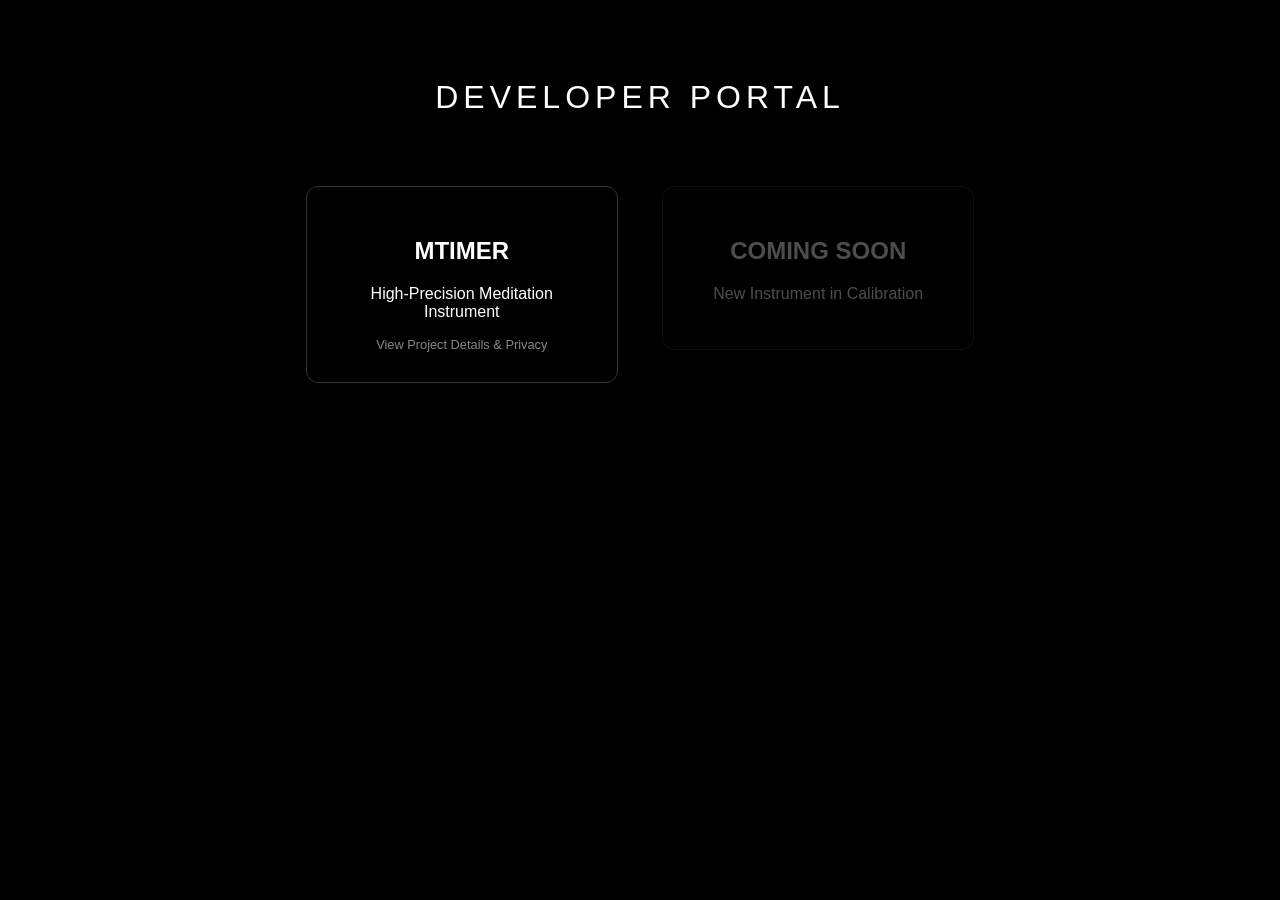
==== index.html @ 1bba729e "adding new file and updating the index." ====
<!DOCTYPE html>
<html lang="en">
<head>
    <meta charset="UTF-8">
    <meta name="viewport" content="width=device-width, initial-scale=1.0">
    <title>Your Studio Name - Apps</title>
    <style>
        body { font-family: 'Inter', sans-serif; background: #000; color: #fff; text-align: center; padding: 50px; }
        .container { max-width: 900px; margin: auto; }
        .app-card { border: 1px solid #333; padding: 30px; margin: 20px; display: inline-block; width: 250px; vertical-align: top; border-radius: 12px; transition: 0.3s; text-decoration: none; color: inherit; }
        .app-card:hover { border-color: #666; background: #111; }
        h1 { font-weight: 200; letter-spacing: 5px; margin-bottom: 50px; }
        .privacy-link { color: #888; font-size: 0.8rem; margin-top: 10px; display: block; }
    </style>
</head>
<body>
    <div class="container">
        <h1>DEVELOPER PORTAL</h1>
        
        <!-- MTimer Project -->
        <a href="mtimer/index.html" class="app-card">
            <h2>MTIMER</h2>
            <p>High-Precision Meditation Instrument</p>
            <span class="privacy-link">View Project Details & Privacy</span>
        </a>

        <!-- Placeholder for Future Projects -->
        <div class="app-card" style="opacity: 0.3;">
            <h2>COMING SOON</h2>
            <p>New Instrument in Calibration</p>
        </div>
    </div>
</body>
</html>
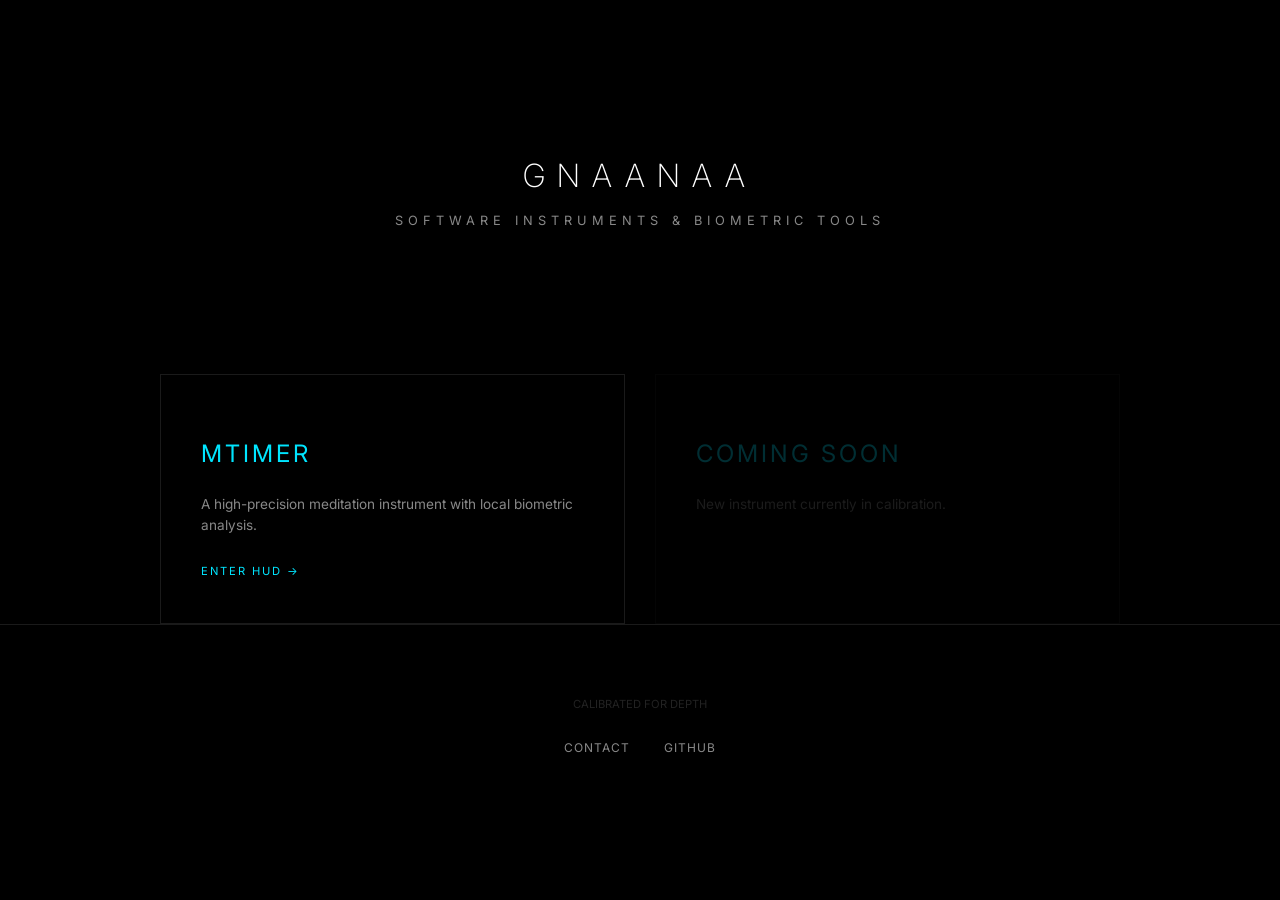
==== commit 4ed65ed3: "updating files. adding images and css." ====
--- a/index.html
+++ b/index.html
@@ -3,32 +3,40 @@
 <head>
     <meta charset="UTF-8">
     <meta name="viewport" content="width=device-width, initial-scale=1.0">
-    <title>Your Studio Name - Apps</title>
-    <style>
-        body { font-family: 'Inter', sans-serif; background: #000; color: #fff; text-align: center; padding: 50px; }
-        .container { max-width: 900px; margin: auto; }
-        .app-card { border: 1px solid #333; padding: 30px; margin: 20px; display: inline-block; width: 250px; vertical-align: top; border-radius: 12px; transition: 0.3s; text-decoration: none; color: inherit; }
-        .app-card:hover { border-color: #666; background: #111; }
-        h1 { font-weight: 200; letter-spacing: 5px; margin-bottom: 50px; }
-        .privacy-link { color: #888; font-size: 0.8rem; margin-top: 10px; display: block; }
-    </style>
+    <title>gnaanaa | Software Instruments</title>
+    <link rel="stylesheet" href="assets/css/portal.css">
 </head>
 <body>
-    <div class="container">
-        <h1>DEVELOPER PORTAL</h1>
-        
-        <!-- MTimer Project -->
-        <a href="mtimer/index.html" class="app-card">
-            <h2>MTIMER</h2>
-            <p>High-Precision Meditation Instrument</p>
-            <span class="privacy-link">View Project Details & Privacy</span>
-        </a>
 
-        <!-- Placeholder for Future Projects -->
-        <div class="app-card" style="opacity: 0.3;">
-            <h2>COMING SOON</h2>
-            <p>New Instrument in Calibration</p>
+    <header style="padding: 150px 20px 80px; text-align: center;">
+        <h1>GNAANAA</h1>
+        <p style="letter-spacing: 5px; color: var(--text-dim); font-size: 0.8rem; margin-top: 10px;">SOFTWARE INSTRUMENTS & BIOMETRIC TOOLS</p>
+    </header>
+
+    <main class="container">
+        <div class="app-grid">
+            
+            <!-- MTimer Entry -->
+            <a href="mtimer/index.html" class="app-card">
+                <h2>MTIMER</h2>
+                <p>A high-precision meditation instrument with local biometric analysis.</p>
+                <span style="color: var(--primary); font-size: 0.7rem; letter-spacing: 2px;">ENTER HUD &rarr;</span>
+            </a>
+
+            <!-- Future Project Slot -->
+            <div class="app-card" style="opacity: 0.2; cursor: default;">
+                <h2>COMING SOON</h2>
+                <p>New instrument currently in calibration.</p>
+            </div>
+
         </div>
-    </div>
+    </main>
+
+    <footer>
+        <p style="color: #222; font-size: 0.7rem; margin-bottom: 20px;">CALIBRATED FOR DEPTH</p>
+        <a href="mailto:gnaanaa@gmail.com">CONTACT</a>
+        <a href="https://github.com/gnaanaa">GITHUB</a>
+    </footer>
+
 </body>
 </html>
--- a/assets/css/portal.css
+++ b/assets/css/portal.css
@@ -0,0 +1,94 @@
+@import url('https://fonts.googleapis.com/css2?family=Inter:wght@200;400;600&display=swap');
+
+:root {
+    --primary: #00e5ff; /* MTimer Cyan */
+    --bg: #000000;
+    --text-main: #ffffff;
+    --text-dim: #888888;
+    --border: rgba(255,255,255,0.1);
+    --font-main: 'Inter', sans-serif;
+}
+
+body {
+    font-family: var(--font-main);
+    background-color: var(--bg);
+    color: var(--text-main);
+    margin: 0;
+    line-height: 1.6;
+    display: flex;
+    flex-direction: column;
+    align-items: center;
+}
+
+/* Typography */
+h1 { font-weight: 200; letter-spacing: 12px; text-transform: uppercase; margin: 0; }
+h2 { font-weight: 400; letter-spacing: 3px; color: var(--primary); text-transform: uppercase; }
+p { color: #ccc; font-size: 1rem; }
+
+/* Layout Components */
+.container { max-width: 1000px; width: 100%; padding: 0 20px; box-sizing: border-box; }
+
+.section { padding: 80px 0; border-top: 1px solid var(--border); width: 100%; }
+.section:first-of-type { border-top: none; }
+
+/* Reusable Button */
+.btn-instrument {
+    display: inline-block;
+    padding: 12px 35px;
+    border: 1px solid #fff;
+    color: #fff;
+    text-decoration: none;
+    font-size: 0.8rem;
+    letter-spacing: 3px;
+    transition: 0.3s cubic-bezier(0.4, 0, 0.2, 1);
+    text-transform: uppercase;
+}
+
+.btn-instrument:hover {
+    background: #fff;
+    color: #000;
+}
+
+/* App Cards (For main portal) */
+.app-grid {
+    display: grid;
+    grid-template-columns: repeat(auto-fit, minmax(300px, 1fr));
+    gap: 30px;
+    margin-top: 50px;
+}
+
+.app-card {
+    border: 1px solid var(--border);
+    padding: 40px;
+    text-decoration: none;
+    color: inherit;
+    transition: 0.3s;
+    text-align: left;
+}
+
+.app-card:hover { border-color: var(--text-dim); background: #050505; }
+.app-card h3 { margin: 0; letter-spacing: 4px; font-weight: 400; }
+.app-card p { font-size: 0.85rem; color: var(--text-dim); margin: 10px 0 20px; }
+
+/* Footer */
+footer {
+    padding: 60px 20px;
+    border-top: 1px solid var(--border);
+    width: 100%;
+    text-align: center;
+    box-sizing: border-box;
+}
+
+footer a {
+    color: var(--text-dim);
+    text-decoration: none;
+    font-size: 0.75rem;
+    margin: 0 15px;
+    letter-spacing: 1px;
+}
+
+footer a:hover { color: #fff; }
+
+@media (max-width: 768px) {
+    h1 { font-size: 2rem; letter-spacing: 6px; }
+}
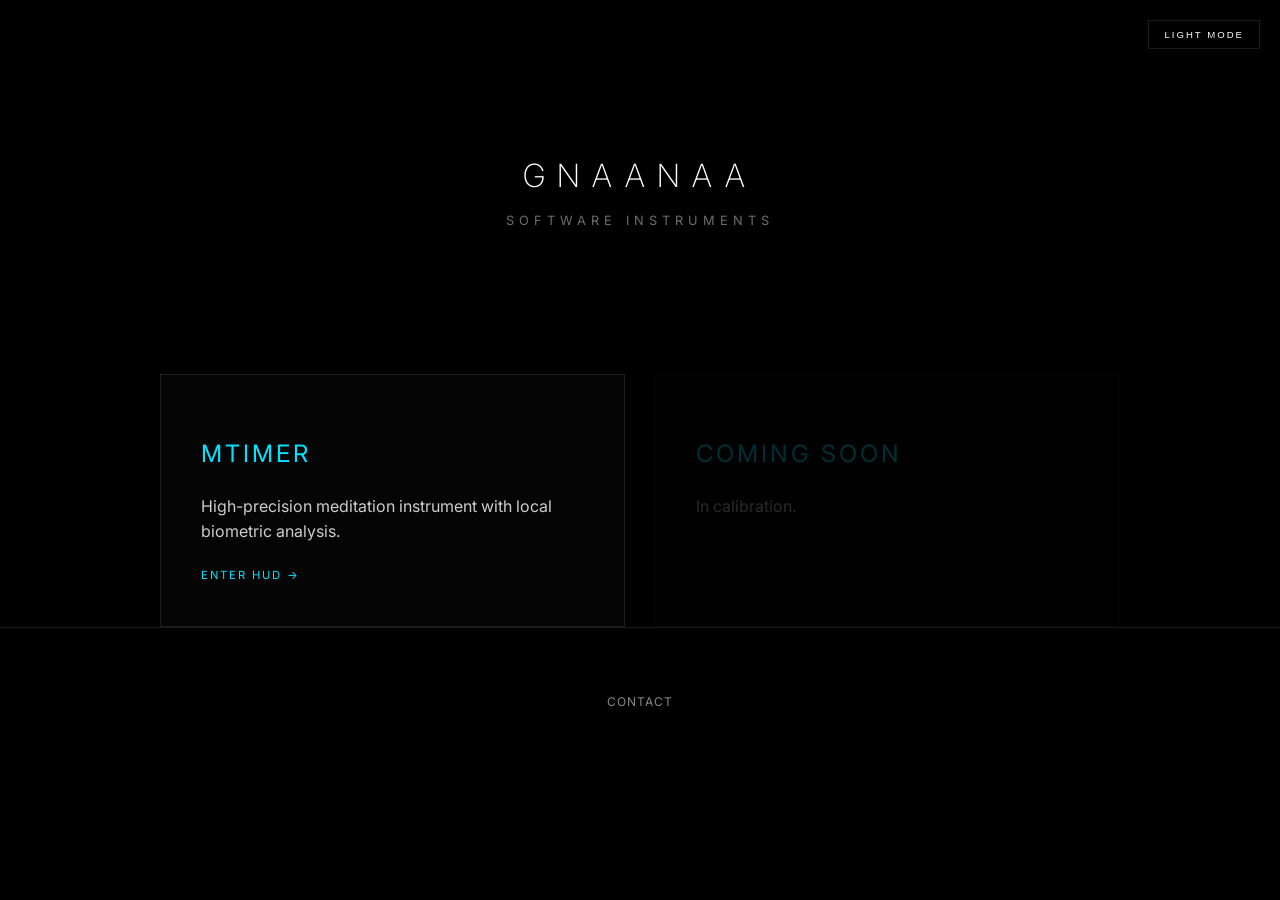
==== commit 92819eb6: "updating pages to include new sections and styling." ====
--- a/index.html
+++ b/index.html
@@ -2,41 +2,39 @@
 <html lang="en">
 <head>
     <meta charset="UTF-8">
-    <meta name="viewport" content="width=device-width, initial-scale=1.0">
     <title>gnaanaa | Software Instruments</title>
     <link rel="stylesheet" href="assets/css/portal.css">
 </head>
 <body>
-
+    <button id="themeToggle" class="theme-toggle">LIGHT MODE</button>
     <header style="padding: 150px 20px 80px; text-align: center;">
         <h1>GNAANAA</h1>
-        <p style="letter-spacing: 5px; color: var(--text-dim); font-size: 0.8rem; margin-top: 10px;">SOFTWARE INSTRUMENTS & BIOMETRIC TOOLS</p>
+        <p style="letter-spacing: 5px; color: var(--text-dim); font-size: 0.8rem; margin-top: 10px;">SOFTWARE INSTRUMENTS</p>
     </header>
-
     <main class="container">
         <div class="app-grid">
-            
-            <!-- MTimer Entry -->
             <a href="mtimer/index.html" class="app-card">
                 <h2>MTIMER</h2>
-                <p>A high-precision meditation instrument with local biometric analysis.</p>
+                <p>High-precision meditation instrument with local biometric analysis.</p>
                 <span style="color: var(--primary); font-size: 0.7rem; letter-spacing: 2px;">ENTER HUD &rarr;</span>
             </a>
-
-            <!-- Future Project Slot -->
-            <div class="app-card" style="opacity: 0.2; cursor: default;">
-                <h2>COMING SOON</h2>
-                <p>New instrument currently in calibration.</p>
-            </div>
-
+            <div class="app-card" style="opacity: 0.2;"><h2>COMING SOON</h2><p>In calibration.</p></div>
         </div>
     </main>
-
-    <footer>
-        <p style="color: #222; font-size: 0.7rem; margin-bottom: 20px;">CALIBRATED FOR DEPTH</p>
-        <a href="mailto:gnaanaa@gmail.com">CONTACT</a>
-        <a href="https://github.com/gnaanaa">GITHUB</a>
-    </footer>
-
+    <footer><a href="mailto:support@gnaanaa.com">CONTACT</a></footer>
+    <script>
+        const toggle = document.getElementById('themeToggle');
+        const body = document.body;
+        if (localStorage.getItem('theme') === 'light') {
+            body.classList.add('light-theme');
+            toggle.textContent = 'DARK MODE';
+        }
+        toggle.addEventListener('click', () => {
+            body.classList.toggle('light-theme');
+            const isLight = body.classList.contains('light-theme');
+            toggle.textContent = isLight ? 'DARK MODE' : 'LIGHT MODE';
+            localStorage.setItem('theme', isLight ? 'light' : 'dark');
+        });
+    </script>
 </body>
 </html>
--- a/assets/css/portal.css
+++ b/assets/css/portal.css
@@ -1,12 +1,21 @@
 @import url('https://fonts.googleapis.com/css2?family=Inter:wght@200;400;600&display=swap');
 
 :root {
-    --primary: #00e5ff; /* MTimer Cyan */
+    --primary: #00e5ff;
     --bg: #000000;
     --text-main: #ffffff;
     --text-dim: #888888;
     --border: rgba(255,255,255,0.1);
     --font-main: 'Inter', sans-serif;
+    --card-bg: #050505;
+}
+
+body.light-theme {
+    --bg: #f8f9fa;
+    --text-main: #1a1a1a;
+    --text-dim: #6c757d;
+    --border: rgba(0,0,0,0.1);
+    --card-bg: #ffffff;
 }
 
 body {
@@ -18,25 +27,20 @@
     display: flex;
     flex-direction: column;
     align-items: center;
+    transition: background-color 0.3s, color 0.3s;
 }
 
-/* Typography */
 h1 { font-weight: 200; letter-spacing: 12px; text-transform: uppercase; margin: 0; }
 h2 { font-weight: 400; letter-spacing: 3px; color: var(--primary); text-transform: uppercase; }
-p { color: #ccc; font-size: 1rem; }
+p { color: var(--text-main); opacity: 0.8; font-size: 1rem; }
 
-/* Layout Components */
 .container { max-width: 1000px; width: 100%; padding: 0 20px; box-sizing: border-box; }
 
-.section { padding: 80px 0; border-top: 1px solid var(--border); width: 100%; }
-.section:first-of-type { border-top: none; }
-
-/* Reusable Button */
 .btn-instrument {
     display: inline-block;
     padding: 12px 35px;
-    border: 1px solid #fff;
-    color: #fff;
+    border: 1px solid var(--text-main);
+    color: var(--text-main);
     text-decoration: none;
     font-size: 0.8rem;
     letter-spacing: 3px;
@@ -45,11 +49,10 @@
 }
 
 .btn-instrument:hover {
-    background: #fff;
-    color: #000;
+    background: var(--text-main);
+    color: var(--bg);
 }
 
-/* App Cards (For main portal) */
 .app-grid {
     display: grid;
     grid-template-columns: repeat(auto-fit, minmax(300px, 1fr));
@@ -63,20 +66,30 @@
     text-decoration: none;
     color: inherit;
     transition: 0.3s;
-    text-align: left;
+    background: var(--card-bg);
 }
 
-.app-card:hover { border-color: var(--text-dim); background: #050505; }
-.app-card h3 { margin: 0; letter-spacing: 4px; font-weight: 400; }
-.app-card p { font-size: 0.85rem; color: var(--text-dim); margin: 10px 0 20px; }
+.app-card:hover { border-color: var(--text-dim); }
 
-/* Footer */
+.theme-toggle {
+    position: fixed;
+    top: 20px;
+    right: 20px;
+    cursor: pointer;
+    background: none;
+    border: 1px solid var(--border);
+    color: var(--text-main);
+    padding: 8px 15px;
+    font-size: 0.6rem;
+    letter-spacing: 2px;
+    z-index: 1000;
+}
+
 footer {
     padding: 60px 20px;
     border-top: 1px solid var(--border);
     width: 100%;
     text-align: center;
-    box-sizing: border-box;
 }
 
 footer a {
@@ -85,10 +98,4 @@
     font-size: 0.75rem;
     margin: 0 15px;
     letter-spacing: 1px;
-}
-
-footer a:hover { color: #fff; }
-
-@media (max-width: 768px) {
-    h1 { font-size: 2rem; letter-spacing: 6px; }
 }
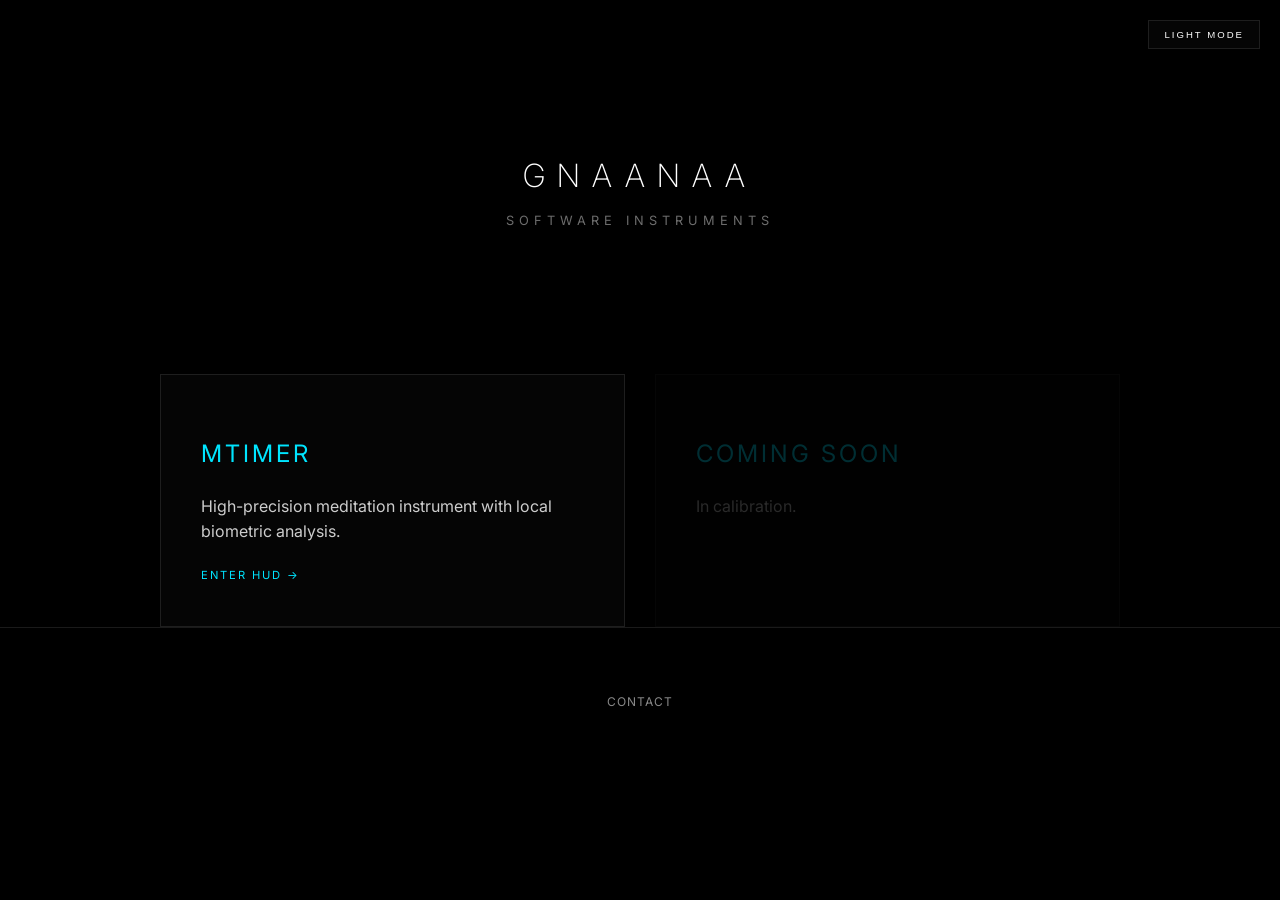
==== commit da637d9f: "update to theme and files." ====
--- a/index.html
+++ b/index.html
@@ -22,19 +22,29 @@
         </div>
     </main>
     <footer><a href="mailto:support@gnaanaa.com">CONTACT</a></footer>
-    <script>
-        const toggle = document.getElementById('themeToggle');
-        const body = document.body;
-        if (localStorage.getItem('theme') === 'light') {
-            body.classList.add('light-theme');
-            toggle.textContent = 'DARK MODE';
-        }
-        toggle.addEventListener('click', () => {
-            body.classList.toggle('light-theme');
-            const isLight = body.classList.contains('light-theme');
-            toggle.textContent = isLight ? 'DARK MODE' : 'LIGHT MODE';
-            localStorage.setItem('theme', isLight ? 'light' : 'dark');
-        });
-    </script>
+	<script>
+		const themeToggle = document.getElementById('themeToggle');
+		const root = document.documentElement;
+
+		function updateButtonText(isLight) {
+			if (themeToggle) themeToggle.textContent = isLight ? 'DARK MODE' : 'LIGHT MODE';
+		}
+
+		// 1. Initial State Check (Immediate)
+		const savedTheme = localStorage.getItem('theme');
+		if (savedTheme === 'light') {
+			root.classList.add('light-theme');
+			updateButtonText(true);
+		}
+
+		// 2. Click Handler
+		if (themeToggle) {
+			themeToggle.addEventListener('click', () => {
+				const isLightNow = root.classList.toggle('light-theme');
+				localStorage.setItem('theme', isLightNow ? 'light' : 'dark');
+				updateButtonText(isLightNow);
+			});
+		}
+	</script>
 </body>
 </html>
--- a/assets/css/portal.css
+++ b/assets/css/portal.css
@@ -1,5 +1,6 @@
 @import url('https://fonts.googleapis.com/css2?family=Inter:wght@200;400;600&display=swap');
 
+/* Default Theme (Dark) */
 :root {
     --primary: #00e5ff;
     --bg: #000000;
@@ -8,14 +9,19 @@
     --border: rgba(255,255,255,0.1);
     --font-main: 'Inter', sans-serif;
     --card-bg: #050505;
+    --btn-hover-bg: #ffffff;
+    --btn-hover-text: #000000;
 }
 
-body.light-theme {
+/* Light Theme Overrides */
+:root.light-theme {
     --bg: #f8f9fa;
     --text-main: #1a1a1a;
     --text-dim: #6c757d;
     --border: rgba(0,0,0,0.1);
     --card-bg: #ffffff;
+    --btn-hover-bg: #1a1a1a;
+    --btn-hover-text: #ffffff;
 }
 
 body {
@@ -27,15 +33,10 @@
     display: flex;
     flex-direction: column;
     align-items: center;
-    transition: background-color 0.3s, color 0.3s;
+    transition: background-color 0.2s ease, color 0.2s ease;
 }
 
-h1 { font-weight: 200; letter-spacing: 12px; text-transform: uppercase; margin: 0; }
-h2 { font-weight: 400; letter-spacing: 3px; color: var(--primary); text-transform: uppercase; }
-p { color: var(--text-main); opacity: 0.8; font-size: 1rem; }
-
-.container { max-width: 1000px; width: 100%; padding: 0 20px; box-sizing: border-box; }
-
+/* Link Shared Buttons */
 .btn-instrument {
     display: inline-block;
     padding: 12px 35px;
@@ -44,14 +45,36 @@
     text-decoration: none;
     font-size: 0.8rem;
     letter-spacing: 3px;
-    transition: 0.3s cubic-bezier(0.4, 0, 0.2, 1);
+    transition: 0.3s;
     text-transform: uppercase;
 }
+.btn-instrument:hover {
+    background: var(--btn-hover-bg);
+    color: var(--btn-hover-text);
+}
 
-.btn-instrument:hover {
-    background: var(--text-main);
-    color: var(--bg);
+/* Theme Toggle Styling */
+.theme-toggle {
+    position: fixed;
+    top: 20px;
+    right: 20px;
+    cursor: pointer;
+    background: var(--card-bg);
+    border: 1px solid var(--border);
+    color: var(--text-main);
+    padding: 8px 15px;
+    font-size: 0.6rem;
+    letter-spacing: 2px;
+    z-index: 1000;
+    transition: 0.3s;
 }
+
+
+h1 { font-weight: 200; letter-spacing: 12px; text-transform: uppercase; margin: 0; }
+h2 { font-weight: 400; letter-spacing: 3px; color: var(--primary); text-transform: uppercase; }
+p { color: var(--text-main); opacity: 0.8; font-size: 1rem; }
+
+.container { max-width: 1000px; width: 100%; padding: 0 20px; box-sizing: border-box; }
 
 .app-grid {
     display: grid;
@@ -71,20 +94,6 @@
 
 .app-card:hover { border-color: var(--text-dim); }
 
-.theme-toggle {
-    position: fixed;
-    top: 20px;
-    right: 20px;
-    cursor: pointer;
-    background: none;
-    border: 1px solid var(--border);
-    color: var(--text-main);
-    padding: 8px 15px;
-    font-size: 0.6rem;
-    letter-spacing: 2px;
-    z-index: 1000;
-}
-
 footer {
     padding: 60px 20px;
     border-top: 1px solid var(--border);
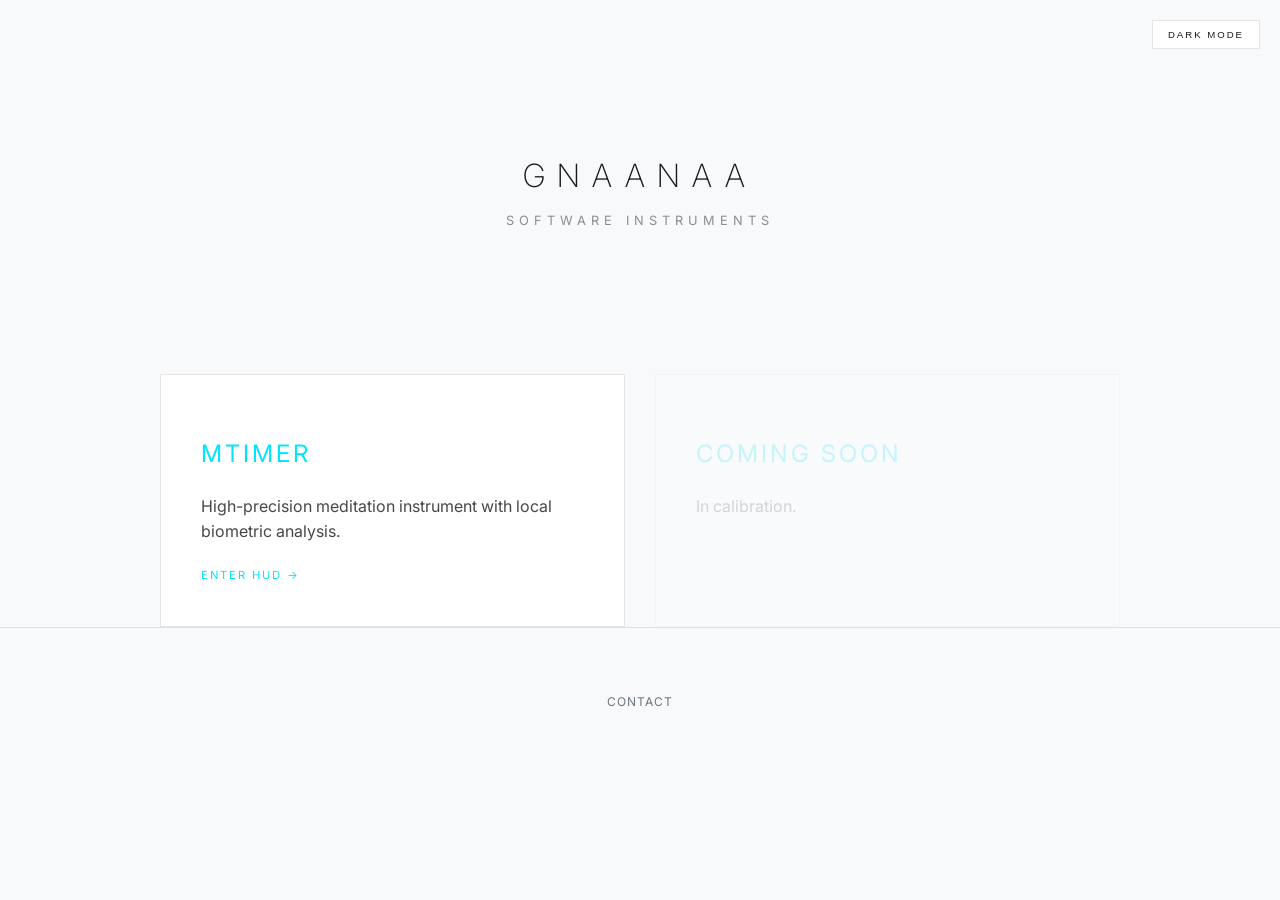
==== commit 305ce5e1: "improved issues with theme changes." ====
--- a/index.html
+++ b/index.html
@@ -26,22 +26,57 @@
 		const themeToggle = document.getElementById('themeToggle');
 		const root = document.documentElement;
 
+		// Safe Storage Helper to handle cases where localStorage is disabled (e.g. file:// protocol or blocked cookies)
+		const themeStorage = {
+			getItem(key) {
+				try {
+					return localStorage.getItem(key);
+				} catch (e) {
+					console.warn('localStorage is not accessible, using session storage fallback.', e);
+					try {
+						return sessionStorage.getItem(key);
+					} catch (e2) {
+						return this.fallbackStore[key] || null;
+					}
+				}
+			},
+			setItem(key, value) {
+				try {
+					localStorage.setItem(key, value);
+				} catch (e) {
+					console.warn('localStorage is not accessible, using session storage fallback.', e);
+					try {
+						sessionStorage.setItem(key, value);
+					} catch (e2) {
+						this.fallbackStore[key] = value;
+					}
+				}
+			},
+			fallbackStore: {}
+		};
+
 		function updateButtonText(isLight) {
 			if (themeToggle) themeToggle.textContent = isLight ? 'DARK MODE' : 'LIGHT MODE';
 		}
 
-		// 1. Initial State Check (Immediate)
-		const savedTheme = localStorage.getItem('theme');
-		if (savedTheme === 'light') {
+		// 1. Initial State Check (respects saved preference first, then falls back to system preferred scheme)
+		const savedTheme = themeStorage.getItem('theme');
+		const systemPrefersLight = window.matchMedia && window.matchMedia('(prefers-color-scheme: light)').matches;
+		const isLight = savedTheme === 'light' || (!savedTheme && systemPrefersLight);
+
+		if (isLight) {
 			root.classList.add('light-theme');
 			updateButtonText(true);
+		} else {
+			root.classList.remove('light-theme');
+			updateButtonText(false);
 		}
 
 		// 2. Click Handler
 		if (themeToggle) {
 			themeToggle.addEventListener('click', () => {
 				const isLightNow = root.classList.toggle('light-theme');
-				localStorage.setItem('theme', isLightNow ? 'light' : 'dark');
+				themeStorage.setItem('theme', isLightNow ? 'light' : 'dark');
 				updateButtonText(isLightNow);
 			});
 		}
--- a/assets/css/portal.css
+++ b/assets/css/portal.css
@@ -7,7 +7,6 @@
     --text-main: #ffffff;
     --text-dim: #888888;
     --border: rgba(255,255,255,0.1);
-    --font-main: 'Inter', sans-serif;
     --card-bg: #050505;
     --btn-hover-bg: #ffffff;
     --btn-hover-text: #000000;
@@ -25,7 +24,7 @@
 }
 
 body {
-    font-family: var(--font-main);
+    font-family: 'Inter', sans-serif;
     background-color: var(--bg);
     color: var(--text-main);
     margin: 0;
@@ -33,7 +32,14 @@
     display: flex;
     flex-direction: column;
     align-items: center;
-    transition: background-color 0.2s ease, color 0.2s ease;
+}
+
+/* Smooth transitions for all elements when theme changes */
+body,
+body *,
+body *::before,
+body *::after {
+    transition: background-color 0.3s ease, color 0.3s ease, border-color 0.3s ease, box-shadow 0.3s ease;
 }
 
 /* Link Shared Buttons */
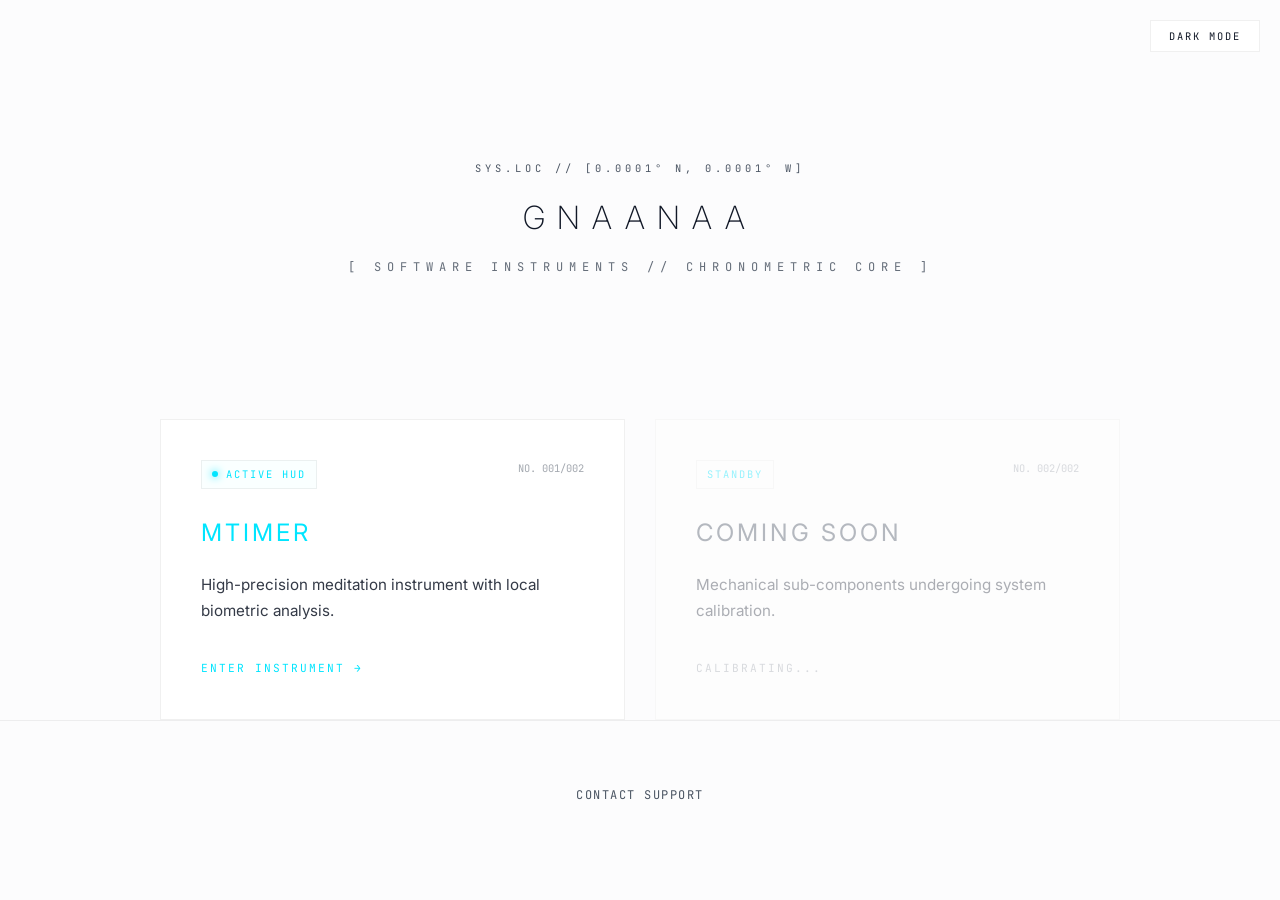
==== commit 4120c34b: "updating google analytics, and updating style." ====
--- a/index.html
+++ b/index.html
@@ -1,27 +1,64 @@
 <!DOCTYPE html>
 <html lang="en">
 <head>
+	<!-- Google tag (gtag.js) -->
+	<script async src="https://www.googletagmanager.com/gtag/js?id=G-EKZJR2R7E4"></script>
+	<script>
+	  window.dataLayer = window.dataLayer || [];
+	  function gtag(){dataLayer.push(arguments);}
+	  gtag('js', new Date());
+
+	  gtag('config', 'G-EKZJR2R7E4');
+	</script>
     <meta charset="UTF-8">
     <title>gnaanaa | Software Instruments</title>
-    <link rel="stylesheet" href="assets/css/portal.css">
+        <link rel="stylesheet" href="assets/css/portal.css">
 </head>
 <body>
     <button id="themeToggle" class="theme-toggle">LIGHT MODE</button>
-    <header style="padding: 150px 20px 80px; text-align: center;">
+    
+    <header style="padding: 160px 20px 80px; text-align: center;">
+        <div style="font-family: var(--font-mono); font-size: 0.65rem; letter-spacing: 4px; color: var(--text-dim); margin-bottom: 15px; text-transform: uppercase;">
+            SYS.LOC // [0.0001° N, 0.0001° W]
+        </div>
         <h1>GNAANAA</h1>
-        <p style="letter-spacing: 5px; color: var(--text-dim); font-size: 0.8rem; margin-top: 10px;">SOFTWARE INSTRUMENTS</p>
+        <p style="letter-spacing: 6px; color: var(--text-dim); font-size: 0.75rem; margin-top: 15px; font-family: var(--font-mono); text-transform: uppercase;">
+            [ SOFTWARE INSTRUMENTS // CHRONOMETRIC CORE ]
+        </p>
     </header>
+
     <main class="container">
         <div class="app-grid">
             <a href="mtimer/index.html" class="app-card">
+                <div style="display: flex; justify-content: space-between; align-items: flex-start; margin-bottom: 25px;">
+                    <div class="precision-badge">
+                        <span class="pulse-dot anim"></span>
+                        Active HUD
+                    </div>
+                    <span style="font-family: var(--font-mono); font-size: 0.65rem; color: var(--text-dim); opacity: 0.5;">NO. 001/002</span>
+                </div>
                 <h2>MTIMER</h2>
-                <p>High-precision meditation instrument with local biometric analysis.</p>
-                <span style="color: var(--primary); font-size: 0.7rem; letter-spacing: 2px;">ENTER HUD &rarr;</span>
+                <p style="margin-bottom: 30px; font-size: 0.95rem; line-height: 1.7;">High-precision meditation instrument with local biometric analysis.</p>
+                <span style="color: var(--primary); font-size: 0.7rem; font-family: var(--font-mono); letter-spacing: 2px; text-transform: uppercase;">ENTER INSTRUMENT &rarr;</span>
             </a>
-            <div class="app-card" style="opacity: 0.2;"><h2>COMING SOON</h2><p>In calibration.</p></div>
+
+            <div class="app-card" style="opacity: 0.4;">
+                <div style="display: flex; justify-content: space-between; align-items: flex-start; margin-bottom: 25px;">
+                    <div class="precision-badge" style="background: transparent;">
+                        Standby
+                    </div>
+                    <span style="font-family: var(--font-mono); font-size: 0.65rem; color: var(--text-dim); opacity: 0.5;">NO. 002/002</span>
+                </div>
+                <h2 style="color: var(--text-dim);">COMING SOON</h2>
+                <p style="margin-bottom: 30px; font-size: 0.95rem; line-height: 1.7;">Mechanical sub-components undergoing system calibration.</p>
+                <span style="color: var(--text-dim); font-size: 0.7rem; font-family: var(--font-mono); letter-spacing: 2px; text-transform: uppercase; opacity: 0.5;">CALIBRATING...</span>
+            </div>
         </div>
     </main>
-    <footer><a href="mailto:support@gnaanaa.com">CONTACT</a></footer>
+
+    <footer>
+        <a href="mailto:support@gnaanaa.com">CONTACT SUPPORT</a>
+    </footer>
 	<script>
 		const themeToggle = document.getElementById('themeToggle');
 		const root = document.documentElement;
--- a/assets/css/portal.css
+++ b/assets/css/portal.css
@@ -1,30 +1,32 @@
-@import url('https://fonts.googleapis.com/css2?family=Inter:wght@200;400;600&display=swap');
-
-/* Default Theme (Dark) */
+@import url('https://fonts.googleapis.com/css2?family=Inter:wght@200;400;600&family=JetBrains+Mono:wght@200;400;600&display=swap');
+
+/* Default Theme (Obsidian Dark) */
 :root {
     --primary: #00e5ff;
     --bg: #000000;
-    --text-main: #ffffff;
-    --text-dim: #888888;
-    --border: rgba(255,255,255,0.1);
-    --card-bg: #050505;
-    --btn-hover-bg: #ffffff;
+    --text-main: #f3f4f6;
+    --text-dim: #9ca3af;
+    --border: rgba(255, 255, 255, 0.08);
+    --card-bg: #08080a;
+    --btn-hover-bg: #f3f4f6;
     --btn-hover-text: #000000;
-}
-
-/* Light Theme Overrides */
+    --font-sans: 'Inter', sans-serif;
+    --font-mono: 'JetBrains Mono', monospace;
+}
+
+/* Light Theme Overrides (Brushed Silver) */
 :root.light-theme {
-    --bg: #f8f9fa;
-    --text-main: #1a1a1a;
-    --text-dim: #6c757d;
-    --border: rgba(0,0,0,0.1);
+    --bg: #fcfcfd;
+    --text-main: #111827;
+    --text-dim: #4b5563;
+    --border: rgba(0, 0, 0, 0.06);
     --card-bg: #ffffff;
-    --btn-hover-bg: #1a1a1a;
+    --btn-hover-bg: #111827;
     --btn-hover-text: #ffffff;
 }
 
 body {
-    font-family: 'Inter', sans-serif;
+    font-family: var(--font-sans);
     background-color: var(--bg);
     color: var(--text-main);
     margin: 0;
@@ -49,17 +51,19 @@
     border: 1px solid var(--text-main);
     color: var(--text-main);
     text-decoration: none;
-    font-size: 0.8rem;
+    font-size: 0.75rem;
+    font-family: var(--font-mono);
     letter-spacing: 3px;
     transition: 0.3s;
     text-transform: uppercase;
 }
+
 .btn-instrument:hover {
     background: var(--btn-hover-bg);
     color: var(--btn-hover-text);
 }
 
-/* Theme Toggle Styling */
+/* Mechanical Bezel Theme Toggle */
 .theme-toggle {
     position: fixed;
     top: 20px;
@@ -68,19 +72,46 @@
     background: var(--card-bg);
     border: 1px solid var(--border);
     color: var(--text-main);
-    padding: 8px 15px;
-    font-size: 0.6rem;
+    padding: 8px 18px;
+    font-size: 0.65rem;
+    font-family: var(--font-mono);
     letter-spacing: 2px;
     z-index: 1000;
-    transition: 0.3s;
-}
-
-
-h1 { font-weight: 200; letter-spacing: 12px; text-transform: uppercase; margin: 0; }
-h2 { font-weight: 400; letter-spacing: 3px; color: var(--primary); text-transform: uppercase; }
-p { color: var(--text-main); opacity: 0.8; font-size: 1rem; }
-
-.container { max-width: 1000px; width: 100%; padding: 0 20px; box-sizing: border-box; }
+    text-transform: uppercase;
+}
+
+.theme-toggle:hover {
+    border-color: var(--text-main);
+}
+
+h1 { 
+    font-weight: 200; 
+    letter-spacing: 12px; 
+    text-transform: uppercase; 
+    margin: 0; 
+    font-family: var(--font-sans);
+}
+
+h2 { 
+    font-weight: 400; 
+    letter-spacing: 3px; 
+    color: var(--primary); 
+    text-transform: uppercase;
+    font-family: var(--font-sans);
+}
+
+p { 
+    color: var(--text-main); 
+    opacity: 0.85; 
+    font-size: 1rem; 
+}
+
+.container { 
+    max-width: 1000px; 
+    width: 100%; 
+    padding: 0 20px; 
+    box-sizing: border-box; 
+}
 
 .app-grid {
     display: grid;
@@ -89,17 +120,169 @@
     margin-top: 50px;
 }
 
+/* Precision App Card */
 .app-card {
+    position: relative;
     border: 1px solid var(--border);
     padding: 40px;
     text-decoration: none;
     color: inherit;
+    background: var(--card-bg);
+    overflow: hidden;
+}
+
+.app-card::before,
+.app-card::after {
+    content: '';
+    position: absolute;
+    width: 6px;
+    height: 6px;
+    border: 1px solid var(--border);
+    opacity: 0;
     transition: 0.3s;
-    background: var(--card-bg);
-}
-
-.app-card:hover { border-color: var(--text-dim); }
-
+}
+
+.app-card::before { top: 10px; left: 10px; border-right: none; border-bottom: none; }
+.app-card::after { bottom: 10px; right: 10px; border-left: none; border-top: none; }
+
+.app-card:hover { 
+    border-color: var(--text-dim); 
+}
+
+.app-card:hover::before,
+.app-card:hover::after {
+    opacity: 1;
+    border-color: var(--primary);
+}
+
+/* Technical / Chronograph Grid Layout */
+.technical-grid {
+    display: grid;
+    grid-template-columns: repeat(auto-fit, minmax(280px, 1fr));
+    gap: 0;
+    border-top: 1px solid var(--border);
+    border-left: 1px solid var(--border);
+    margin-top: 50px;
+}
+
+.technical-grid > * {
+    border-right: 1px solid var(--border);
+    border-bottom: 1px solid var(--border);
+    padding: 45px;
+}
+
+/* Precision Badge */
+.precision-badge {
+    font-family: var(--font-mono);
+    font-size: 0.65rem;
+    letter-spacing: 2px;
+    color: var(--primary);
+    border: 1px solid var(--border);
+    padding: 5px 10px;
+    display: inline-flex;
+    align-items: center;
+    gap: 8px;
+    text-transform: uppercase;
+    background: rgba(0, 229, 255, 0.02);
+}
+
+.precision-badge .pulse-dot {
+    width: 6px;
+    height: 6px;
+    border-radius: 50%;
+    background-color: var(--primary);
+    box-shadow: 0 0 8px var(--primary);
+    display: inline-block;
+}
+
+.precision-badge .pulse-dot.anim {
+    animation: badge-pulse 2s infinite ease-in-out;
+}
+
+@keyframes badge-pulse {
+    0%, 100% { opacity: 0.3; transform: scale(0.8); }
+    50% { opacity: 1; transform: scale(1.25); }
+}
+
+/* Custom CSS Device Bezel Mockup */
+.device-frame {
+    position: relative;
+    border: 12px solid #18181b; /* Dark metal bezel */
+    border-radius: 38px;
+    box-shadow: 0 25px 60px -15px rgba(0, 0, 0, 0.6);
+    background: #000000;
+    overflow: hidden;
+    aspect-ratio: 9/19;
+    width: 100%;
+    max-width: 280px;
+    margin: 0 auto;
+}
+
+:root.light-theme .device-frame {
+    border-color: #e4e4e7; /* Light silver bezel */
+    box-shadow: 0 20px 45px -20px rgba(0, 0, 0, 0.18);
+}
+
+.device-frame::before {
+    content: '';
+    position: absolute;
+    top: 0;
+    left: 50%;
+    transform: translateX(-50%);
+    width: 120px;
+    height: 18px;
+    background: #18181b;
+    border-bottom-left-radius: 12px;
+    border-bottom-right-radius: 12px;
+    z-index: 10;
+}
+
+:root.light-theme .device-frame::before {
+    background: #e4e4e7;
+}
+
+.device-frame img {
+    display: block;
+    width: 100%;
+    height: 100%;
+    object-fit: cover;
+}
+
+/* Clean Document Layout for Readability (Privacy & Terms) */
+.content-body {
+    text-align: left;
+    padding: 40px 0 80px;
+    max-width: 700px;
+    margin: auto;
+    font-size: 0.95rem;
+    line-height: 1.75;
+}
+
+.content-body h2 {
+    margin-top: 45px;
+    font-size: 1.25rem;
+    font-weight: 600;
+    color: var(--text-main);
+    letter-spacing: 1px;
+}
+
+.content-body p,
+.content-body ul li {
+    opacity: 0.85;
+}
+
+.content-body hr {
+    border: none;
+    border-top: 1px solid var(--border);
+    margin: 40px 0;
+}
+
+.content-body ul {
+    padding-left: 20px;
+    color: var(--text-dim);
+}
+
+/* Footer layout */
 footer {
     padding: 60px 20px;
     border-top: 1px solid var(--border);
@@ -111,6 +294,11 @@
     color: var(--text-dim);
     text-decoration: none;
     font-size: 0.75rem;
+    font-family: var(--font-mono);
     margin: 0 15px;
-    letter-spacing: 1px;
+    letter-spacing: 1.5px;
+}
+
+footer a:hover {
+    color: var(--text-main);
 }
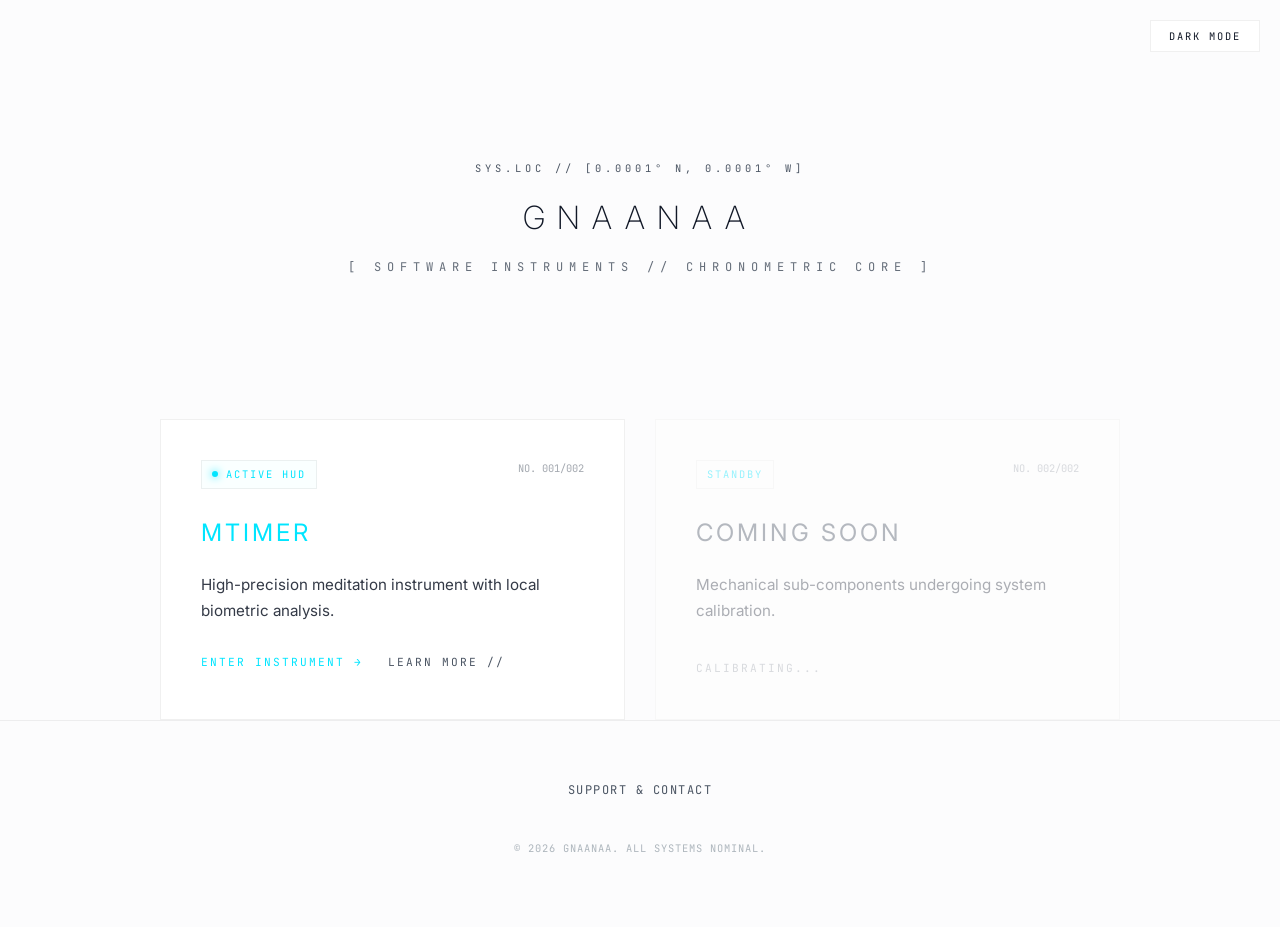
==== commit d41c57a7: "adding extra assets and linking to about page." ====
--- a/index.html
+++ b/index.html
@@ -1,23 +1,69 @@
 <!DOCTYPE html>
 <html lang="en">
 <head>
-	<!-- Google tag (gtag.js) -->
-	<script async src="https://www.googletagmanager.com/gtag/js?id=G-EKZJR2R7E4"></script>
-	<script>
-	  window.dataLayer = window.dataLayer || [];
-	  function gtag(){dataLayer.push(arguments);}
-	  gtag('js', new Date());
+    <!-- Google tag (gtag.js) -->
+    <script async src="https://www.googletagmanager.com/gtag/js?id=G-EKZJR2R7E4"></script>
+    <script>
+      window.dataLayer = window.dataLayer || [];
+      function gtag(){dataLayer.push(arguments);}
+      gtag('js', new Date());
+      gtag('config', 'G-EKZJR2R7E4');
+    </script>
+    <meta charset="UTF-8">
+    <meta name="viewport" content="width=device-width, initial-scale=1.0">
+    <title>gnaanaa | Software Instruments</title>
+    <link rel="stylesheet" href="assets/css/portal.css">
+    <style>
+        /* Page-specific Responsive Overrides */
+        header {
+            padding: 160px 20px 80px;
+            text-align: center;
+            transition: padding 0.3s ease;
+        }
 
-	  gtag('config', 'G-EKZJR2R7E4');
-	</script>
-    <meta charset="UTF-8">
-    <title>gnaanaa | Software Instruments</title>
-        <link rel="stylesheet" href="assets/css/portal.css">
+        .portal-links {
+            display: flex;
+            gap: 25px;
+            margin-top: 10px;
+        }
+
+        @media (max-width: 768px) {
+            header {
+                padding: 100px 20px 50px;
+            }
+            h1 {
+                font-size: 2.2rem;
+                letter-spacing: 8px;
+            }
+            .app-grid {
+                margin-top: 30px;
+                gap: 20px;
+            }
+            .app-card {
+                padding: 30px;
+            }
+            .portal-links {
+                flex-direction: column;
+                gap: 15px;
+            }
+        }
+
+        /* Small screen optimization */
+        @media (max-width: 480px) {
+            h1 {
+                font-size: 1.8rem;
+                letter-spacing: 5px;
+            }
+            .app-card h2 {
+                font-size: 1.3rem;
+            }
+        }
+    </style>
 </head>
 <body>
     <button id="themeToggle" class="theme-toggle">LIGHT MODE</button>
     
-    <header style="padding: 160px 20px 80px; text-align: center;">
+    <header>
         <div style="font-family: var(--font-mono); font-size: 0.65rem; letter-spacing: 4px; color: var(--text-dim); margin-bottom: 15px; text-transform: uppercase;">
             SYS.LOC // [0.0001° N, 0.0001° W]
         </div>
@@ -29,7 +75,9 @@
 
     <main class="container">
         <div class="app-grid">
-            <a href="mtimer/index.html" class="app-card">
+            
+            <!-- MTimer Entry -->
+            <div class="app-card">
                 <div style="display: flex; justify-content: space-between; align-items: flex-start; margin-bottom: 25px;">
                     <div class="precision-badge">
                         <span class="pulse-dot anim"></span>
@@ -39,9 +87,14 @@
                 </div>
                 <h2>MTIMER</h2>
                 <p style="margin-bottom: 30px; font-size: 0.95rem; line-height: 1.7;">High-precision meditation instrument with local biometric analysis.</p>
-                <span style="color: var(--primary); font-size: 0.7rem; font-family: var(--font-mono); letter-spacing: 2px; text-transform: uppercase;">ENTER INSTRUMENT &rarr;</span>
-            </a>
+                
+                <div class="portal-links">
+                    <a href="mtimer/index.html" style="color: var(--primary); font-size: 0.7rem; font-family: var(--font-mono); letter-spacing: 2px; text-transform: uppercase; text-decoration: none;">ENTER INSTRUMENT &rarr;</a>
+                    <a href="mtimer/about.html" style="color: var(--text-dim); font-size: 0.7rem; font-family: var(--font-mono); letter-spacing: 2px; text-transform: uppercase; text-decoration: none;">LEARN MORE //</a>
+                </div>
+            </div>
 
+            <!-- Future Project Slot -->
             <div class="app-card" style="opacity: 0.4;">
                 <div style="display: flex; justify-content: space-between; align-items: flex-start; margin-bottom: 25px;">
                     <div class="precision-badge" style="background: transparent;">
@@ -53,70 +106,51 @@
                 <p style="margin-bottom: 30px; font-size: 0.95rem; line-height: 1.7;">Mechanical sub-components undergoing system calibration.</p>
                 <span style="color: var(--text-dim); font-size: 0.7rem; font-family: var(--font-mono); letter-spacing: 2px; text-transform: uppercase; opacity: 0.5;">CALIBRATING...</span>
             </div>
+
         </div>
     </main>
 
-    <footer>
-        <a href="mailto:support@gnaanaa.com">CONTACT SUPPORT</a>
-    </footer>
-	<script>
-		const themeToggle = document.getElementById('themeToggle');
-		const root = document.documentElement;
+	<footer>
+		<div style="display: flex; gap: 30px; justify-content: center;">
+			<a href="mailto:support@gnaanaa.com">SUPPORT & CONTACT</a>
+		</div>
+		<p class="footer-copy"> © 2026 GNAANAA. ALL SYSTEMS NOMINAL. </p>
+	</footer>
 
-		// Safe Storage Helper to handle cases where localStorage is disabled (e.g. file:// protocol or blocked cookies)
-		const themeStorage = {
-			getItem(key) {
-				try {
-					return localStorage.getItem(key);
-				} catch (e) {
-					console.warn('localStorage is not accessible, using session storage fallback.', e);
-					try {
-						return sessionStorage.getItem(key);
-					} catch (e2) {
-						return this.fallbackStore[key] || null;
-					}
-				}
-			},
-			setItem(key, value) {
-				try {
-					localStorage.setItem(key, value);
-				} catch (e) {
-					console.warn('localStorage is not accessible, using session storage fallback.', e);
-					try {
-						sessionStorage.setItem(key, value);
-					} catch (e2) {
-						this.fallbackStore[key] = value;
-					}
-				}
-			},
-			fallbackStore: {}
-		};
+    <script>
+        const themeToggle = document.getElementById('themeToggle');
+        const root = document.documentElement;
 
-		function updateButtonText(isLight) {
-			if (themeToggle) themeToggle.textContent = isLight ? 'DARK MODE' : 'LIGHT MODE';
-		}
+        const themeStorage = {
+            getItem(key) {
+                try { return localStorage.getItem(key); } catch (e) { return this.fallbackStore[key] || null; }
+            },
+            setItem(key, value) {
+                try { localStorage.setItem(key, value); } catch (e) { this.fallbackStore[key] = value; }
+            },
+            fallbackStore: {}
+        };
 
-		// 1. Initial State Check (respects saved preference first, then falls back to system preferred scheme)
-		const savedTheme = themeStorage.getItem('theme');
-		const systemPrefersLight = window.matchMedia && window.matchMedia('(prefers-color-scheme: light)').matches;
-		const isLight = savedTheme === 'light' || (!savedTheme && systemPrefersLight);
+        function updateButtonText(isLight) {
+            if (themeToggle) themeToggle.textContent = isLight ? 'DARK MODE' : 'LIGHT MODE';
+        }
 
-		if (isLight) {
-			root.classList.add('light-theme');
-			updateButtonText(true);
-		} else {
-			root.classList.remove('light-theme');
-			updateButtonText(false);
-		}
+        const savedTheme = themeStorage.getItem('theme');
+        const systemPrefersLight = window.matchMedia && window.matchMedia('(prefers-color-scheme: light)').matches;
+        const isLight = savedTheme === 'light' || (!savedTheme && systemPrefersLight);
 
-		// 2. Click Handler
-		if (themeToggle) {
-			themeToggle.addEventListener('click', () => {
-				const isLightNow = root.classList.toggle('light-theme');
-				themeStorage.setItem('theme', isLightNow ? 'light' : 'dark');
-				updateButtonText(isLightNow);
-			});
-		}
-	</script>
+        if (isLight) {
+            root.classList.add('light-theme');
+            updateButtonText(true);
+        }
+
+        if (themeToggle) {
+            themeToggle.addEventListener('click', () => {
+                const isLightNow = root.classList.toggle('light-theme');
+                themeStorage.setItem('theme', isLightNow ? 'light' : 'dark');
+                updateButtonText(isLightNow);
+            });
+        }
+    </script>
 </body>
 </html>
--- a/assets/css/portal.css
+++ b/assets/css/portal.css
@@ -1,4 +1,9 @@
 @import url('https://fonts.googleapis.com/css2?family=Inter:wght@200;400;600&family=JetBrains+Mono:wght@200;400;600&display=swap');
+
+/* 1. GLOBAL SAFETY BASELINE */
+*, *::before, *::after {
+    box-sizing: border-box; /* Ensures padding doesn't add to width */
+}
 
 /* Default Theme (Obsidian Dark) */
 :root {
@@ -25,11 +30,18 @@
     --btn-hover-text: #ffffff;
 }
 
+html, body {
+    margin: 0;
+    padding: 0;
+    width: 100%;
+    overflow-x: hidden; /* Prevents any sub-pixel rendering from triggering a scrollbar */
+    position: relative;
+}
+
 body {
     font-family: var(--font-sans);
     background-color: var(--bg);
     color: var(--text-main);
-    margin: 0;
     line-height: 1.6;
     display: flex;
     flex-direction: column;
@@ -42,6 +54,36 @@
 body *::before,
 body *::after {
     transition: background-color 0.3s ease, color 0.3s ease, border-color 0.3s ease, box-shadow 0.3s ease;
+}
+
+
+/* 2. IMAGE PROTECTION */
+img {
+    max-width: 100%; /* Ensures no image can ever be wider than its parent */
+    height: auto;
+}
+
+/* 3. MOBILE TYPOGRAPHY CALIBRATION */
+@media (max-width: 480px) {
+    h1 {
+        letter-spacing: 4px !important; /* Prevents "GNAANAA" from pushing past screen edges */
+        font-size: 1.8rem !important;
+        word-break: break-word;
+    }
+    
+    h2 {
+        font-size: 1.4rem;
+        letter-spacing: 2px;
+    }
+    
+    /* Ensure the technical grid doesn't force a wide minimum */
+    .technical-grid {
+        grid-template-columns: 1fr; /* Force single column on very small devices */
+    }
+
+    .container {
+        padding: 0 15px; /* Slightly tighter padding for mobile */
+    }
 }
 
 /* Link Shared Buttons */
@@ -78,6 +120,7 @@
     letter-spacing: 2px;
     z-index: 1000;
     text-transform: uppercase;
+	max-width: calc(100vw - 40px);
 }
 
 .theme-toggle:hover {
@@ -301,4 +344,17 @@
 
 footer a:hover {
     color: var(--text-main);
+}
+
+.footer-copy { 
+	color: var(--text-dim); 
+	font-size: 0.65rem; 
+	margin-top: 40px; 
+	font-family: var(--font-mono); 
+	letter-spacing: 1px; 
+	text-transform: uppercase; 
+}
+
+html.light-theme .footer-copy { 
+	color: #a0aab2; 
 }
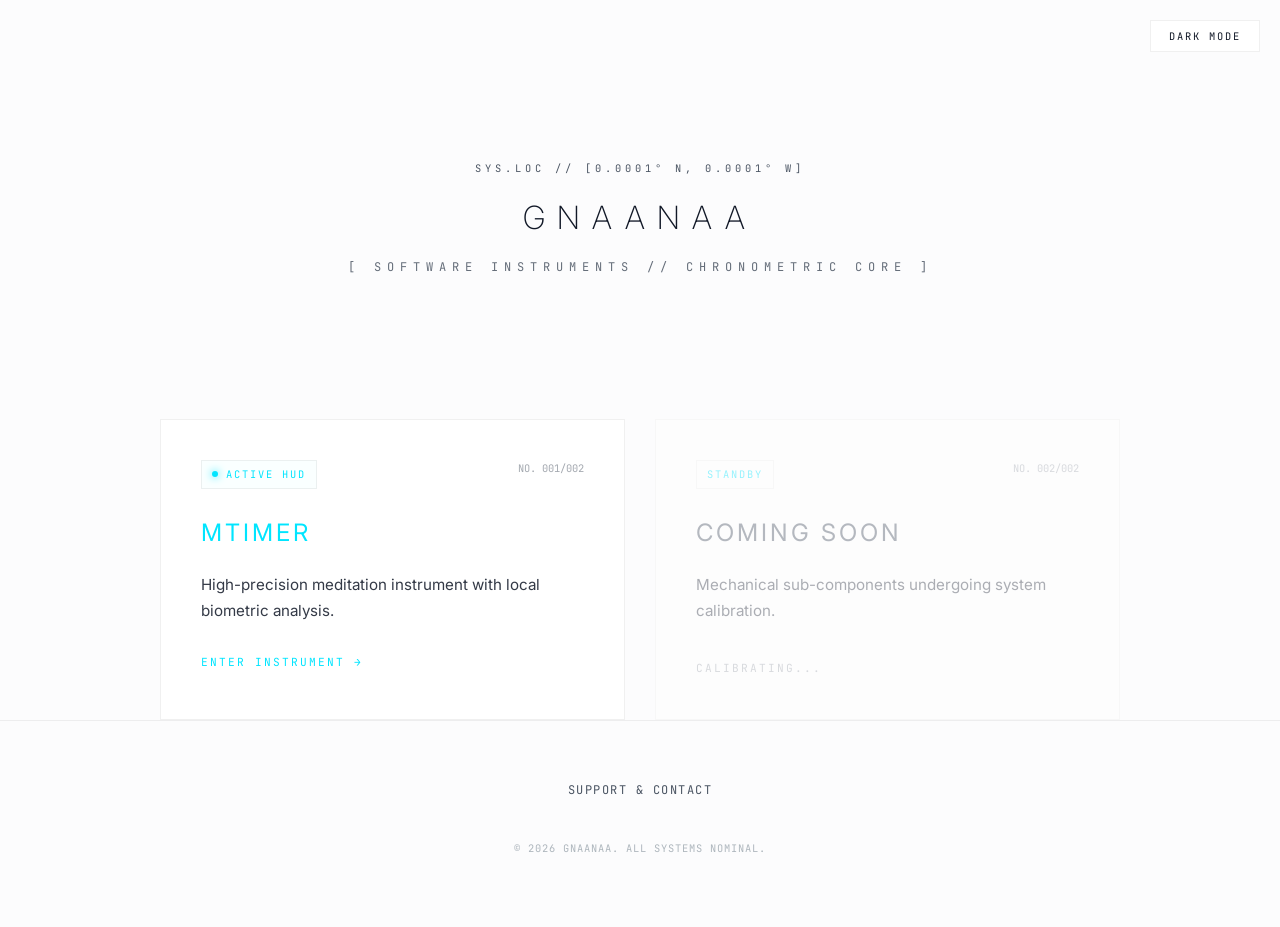
==== commit bf132b7d: "removed about page and included all required data in home page of the mtimer. Updated picture styles" ====
--- a/index.html
+++ b/index.html
@@ -90,7 +90,6 @@
                 
                 <div class="portal-links">
                     <a href="mtimer/index.html" style="color: var(--primary); font-size: 0.7rem; font-family: var(--font-mono); letter-spacing: 2px; text-transform: uppercase; text-decoration: none;">ENTER INSTRUMENT &rarr;</a>
-                    <a href="mtimer/about.html" style="color: var(--text-dim); font-size: 0.7rem; font-family: var(--font-mono); letter-spacing: 2px; text-transform: uppercase; text-decoration: none;">LEARN MORE //</a>
                 </div>
             </div>
 
--- a/assets/css/portal.css
+++ b/assets/css/portal.css
@@ -357,4 +357,366 @@
 
 html.light-theme .footer-copy { 
 	color: #a0aab2; 
+}
+
+.page-hero {
+	padding: 130px 20px 70px;
+	text-align: center;
+	border-bottom: 1px solid var(--border);
+}
+.section {
+	padding: 90px 20px;
+	border-bottom: 1px solid var(--border);
+}
+.section-inner {
+	max-width: 1000px;
+	margin: 0 auto;
+}
+.section-header { margin-bottom: 60px; }
+.section-index {
+	font-family: var(--font-mono);
+	font-size: 0.65rem;
+	color: var(--text-dim);
+	letter-spacing: 3px;
+	text-transform: uppercase;
+	display: block;
+	margin-bottom: 12px;
+}
+.section-header h2 {
+	font-size: clamp(1.4rem, 3vw, 2rem);
+	font-weight: 200;
+	letter-spacing: 6px;
+	text-transform: uppercase;
+	color: var(--text-main);
+	margin: 0 0 16px;
+	font-family: var(--font-sans);
+}
+.section-header p {
+	max-width: 600px;
+	font-size: 0.95rem;
+	color: var(--text-dim);
+	line-height: 1.75;
+	margin: 0;
+}
+.feature-row:last-child { margin-bottom: 0; }
+@media (max-width: 768px) {
+	.feature-row, .feature-row.reverse {
+		grid-template-columns: 1fr;
+		direction: ltr;
+		gap: 32px;
+		margin-bottom: 56px;
+	}
+}
+:root.light-theme .screenshot-frame {
+	border-color: #e4e4e7;
+	box-shadow: 0 20px 45px -20px rgba(0,0,0,0.18);
+}
+:root.light-theme .screenshot-frame::before { background: #e4e4e7; }
+.screenshot-placeholder {
+	position: absolute;
+	inset: 0;
+	display: flex;
+	flex-direction: column;
+	align-items: center;
+	justify-content: center;
+	gap: 12px;
+	padding: 20px;
+	text-align: center;
+	background: #0a0a0a;
+}
+:root.light-theme .screenshot-placeholder { background: #f5f5f5; }
+.ph-icon { font-size: 1.5rem; opacity: 0.3; }
+.ph-label {
+	font-family: var(--font-mono);
+	font-size: 0.6rem;
+	letter-spacing: 2px;
+	color: var(--primary);
+	text-transform: uppercase;
+	opacity: 0.7;
+	line-height: 1.6;
+}
+.ph-tip {
+	font-family: var(--font-mono);
+	font-size: 0.55rem;
+	color: var(--text-dim);
+	letter-spacing: 1px;
+	line-height: 1.7;
+	border-top: 1px solid var(--border);
+	padding-top: 10px;
+	margin-top: 4px;
+}
+.detail-list {
+	list-style: none;
+	padding: 0; margin: 24px 0 0;
+	display: flex;
+	flex-direction: column;
+	gap: 14px;
+}
+.detail-list li {
+	display: flex;
+	gap: 12px;
+	font-size: 0.875rem;
+	color: var(--text-dim);
+	line-height: 1.6;
+}
+.detail-list li::before {
+	content: '—';
+	color: var(--primary);
+	font-family: var(--font-mono);
+	flex-shrink: 0;
+	margin-top: 1px;
+}
+.detail-list li strong { color: var(--text-main); font-weight: 600; }
+.steps {
+	display: grid;
+	grid-template-columns: repeat(3, 1fr);
+	gap: 0;
+	border-top: 1px solid var(--border);
+	border-left: 1px solid var(--border);
+	margin-top: 32px;
+}
+@media (max-width: 480px) { .steps { grid-template-columns: 1fr; } }
+.step {
+	border-right: 1px solid var(--border);
+	border-bottom: 1px solid var(--border);
+	padding: 24px 20px;
+}
+.step-num {
+	font-family: var(--font-mono);
+	font-size: 0.6rem;
+	color: var(--primary);
+	letter-spacing: 3px;
+	display: block;
+	margin-bottom: 8px;
+}
+.step h4 {
+	font-size: 0.75rem;
+	letter-spacing: 2px;
+	text-transform: uppercase;
+	color: var(--text-main);
+	margin: 0 0 6px;
+	font-family: var(--font-sans);
+	font-weight: 600;
+}
+.step p { font-size: 0.78rem; color: var(--text-dim); line-height: 1.55; margin: 0; opacity: 1; }
+.score-breakdown {
+	border: 1px solid var(--border);
+	padding: 28px;
+	margin-top: 24px;
+	background: var(--card-bg);
+}
+.score-row-item {
+	display: flex;
+	justify-content: space-between;
+	align-items: center;
+	padding: 11px 0;
+	border-bottom: 1px solid var(--border);
+}
+.score-row-item:last-child { border-bottom: none; }
+.slabel {
+	font-family: var(--font-mono);
+	font-size: 0.68rem;
+	letter-spacing: 2px;
+	text-transform: uppercase;
+	color: var(--text-dim);
+	min-width: 90px;
+}
+.score-bar-wrap {
+	flex: 1;
+	margin: 0 16px;
+	height: 2px;
+	background: var(--border);
+	border-radius: 1px;
+	overflow: hidden;
+}
+.score-bar { height: 100%; border-radius: 1px; }
+.sval { font-family: var(--font-mono); font-size: 0.82rem; font-weight: 600; }
+.settings-table { width: 100%; border-collapse: collapse; margin-top: 28px; font-size: 0.85rem; }
+.settings-table th {
+	text-align: left;
+	padding: 10px 14px;
+	font-family: var(--font-mono);
+	font-size: 0.6rem;
+	letter-spacing: 2px;
+	text-transform: uppercase;
+	color: var(--primary);
+	border-bottom: 1px solid var(--border);
+}
+.settings-table td {
+	padding: 13px 14px;
+	border-bottom: 1px solid var(--border);
+	color: var(--text-dim);
+	line-height: 1.6;
+	vertical-align: top;
+}
+.settings-table td:first-child {
+	color: var(--text-main);
+	font-weight: 600;
+	font-family: var(--font-mono);
+	font-size: 0.72rem;
+	letter-spacing: 1px;
+	white-space: nowrap;
+	width: 160px;
+}
+.settings-table tr:last-child td { border-bottom: none; }
+.method-grid {
+	display: grid;
+	grid-template-columns: repeat(auto-fit, minmax(260px, 1fr));
+	gap: 0;
+	border-top: 1px solid var(--border);
+	border-left: 1px solid var(--border);
+	margin-top: 40px;
+}
+.method-card {
+	border-right: 1px solid var(--border);
+	border-bottom: 1px solid var(--border);
+	padding: 28px 24px;
+}
+.method-level {
+	font-family: var(--font-mono);
+	font-size: 0.6rem;
+	letter-spacing: 2px;
+	text-transform: uppercase;
+	margin-bottom: 10px;
+	display: block;
+}
+.method-level.beginner { color: #4ade80; }
+.method-level.intermediate { color: var(--primary); }
+.method-level.advanced { color: #a78bfa; }
+.method-card h4 {
+	font-size: 0.82rem;
+	letter-spacing: 1.5px;
+	text-transform: uppercase;
+	color: var(--text-main);
+	margin: 0 0 8px;
+	font-family: var(--font-sans);
+	font-weight: 600;
+}
+.method-card p { font-size: 0.78rem; color: var(--text-dim); line-height: 1.65; margin: 0; opacity: 1; }
+
+.toc {
+	display: flex;
+	flex-wrap: wrap;
+	gap: 8px;
+	margin-top: 32px;
+	justify-content: center;
+}
+.toc a {
+	font-family: var(--font-mono);
+	font-size: 0.6rem;
+	letter-spacing: 2px;
+	text-transform: uppercase;
+	color: var(--text-dim);
+	text-decoration: none;
+	border: 1px solid var(--border);
+	padding: 6px 14px;
+	transition: 0.2s;
+}
+.toc a:hover { border-color: var(--primary); color: var(--primary); }
+.stat-row {
+	display: grid;
+	grid-template-columns: repeat(3, 1fr);
+	gap: 0;
+	border: 1px solid var(--border);
+	margin-top: 24px;
+}
+@media (max-width: 480px) {
+	.stat-row { grid-template-columns: 1fr; }
+	.stat-cell { border-right: none !important; border-bottom: 1px solid var(--border); }
+	.stat-cell:last-child { border-bottom: none; }
+}
+.stat-cell {
+	padding: 24px 20px;
+	border-right: 1px solid var(--border);
+	text-align: center;
+}
+.stat-cell:last-child { border-right: none; }
+.snum { font-size: 1.6rem; font-weight: 200; letter-spacing: 2px; color: var(--text-main); display: block; font-family: var(--font-sans); }
+.sunit { font-family: var(--font-mono); font-size: 0.6rem; letter-spacing: 3px; text-transform: uppercase; color: var(--primary); display: block; margin-top: 4px; }
+.sdesc { font-size: 0.72rem; color: var(--text-dim); display: block; margin-top: 5px; }
+.cta-section { padding: 100px 20px; text-align: center; }
+.cta-section h2 {
+	font-size: clamp(1.5rem, 4vw, 2.5rem);
+	font-weight: 200;
+	letter-spacing: 8px;
+	text-transform: uppercase;
+	color: var(--text-main);
+	margin-bottom: 14px;
+}
+.cta-section p { color: var(--text-dim); font-size: 0.9rem; margin-bottom: 36px; max-width: 400px; margin-left: auto; margin-right: auto; opacity: 1; }
+.info-box {
+	margin-top: 24px;
+	padding: 20px 24px;
+	border: 1px solid var(--border);
+	background: var(--card-bg);
+}
+.info-box-label {
+	font-family: var(--font-mono);
+	font-size: 0.6rem;
+	color: var(--primary);
+	letter-spacing: 2px;
+	display: block;
+	margin-bottom: 8px;
+}
+.info-box p { font-size: 0.82rem; color: var(--text-dim); line-height: 1.65; margin: 0; opacity: 1; }
+
+.feature-block {
+    display: flex;
+    align-items: center;
+    gap: 60px;
+    margin-bottom: 120px;
+}
+
+.feature-block:nth-child(even) {
+    flex-direction: row-reverse;
+}
+
+.feature-text {
+    flex: 1.5;
+}
+
+.feature-index {
+	font-family: var(--font-mono);
+	font-size: 0.7rem;
+	color: var(--text-dim);
+	margin-bottom: 10px;
+	display: block;
+	letter-spacing: 2px;
+}
+
+@keyframes heartbeat {
+	from { stroke-dashoffset: 150; }
+	to { stroke-dashoffset: 0; }
+}
+
+.device-frame {
+    flex-shrink: 0;
+}
+
+@media (max-width: 768px) {
+
+    .feature-block,
+    .feature-block:nth-child(even) {
+        flex-direction: column !important; 
+        text-align: center;
+        gap: 40px;
+        margin-bottom: 80px;
+    }
+
+    .feature-text {
+        display: flex;
+        flex-direction: column;
+        align-items: center;
+    }
+
+    .detail-list {
+        text-align: left;
+        width: 100%;
+    }
+
+    .score-breakdown,
+    .settings-table,
+    .info-box {
+        text-align: left;
+    }
 }
